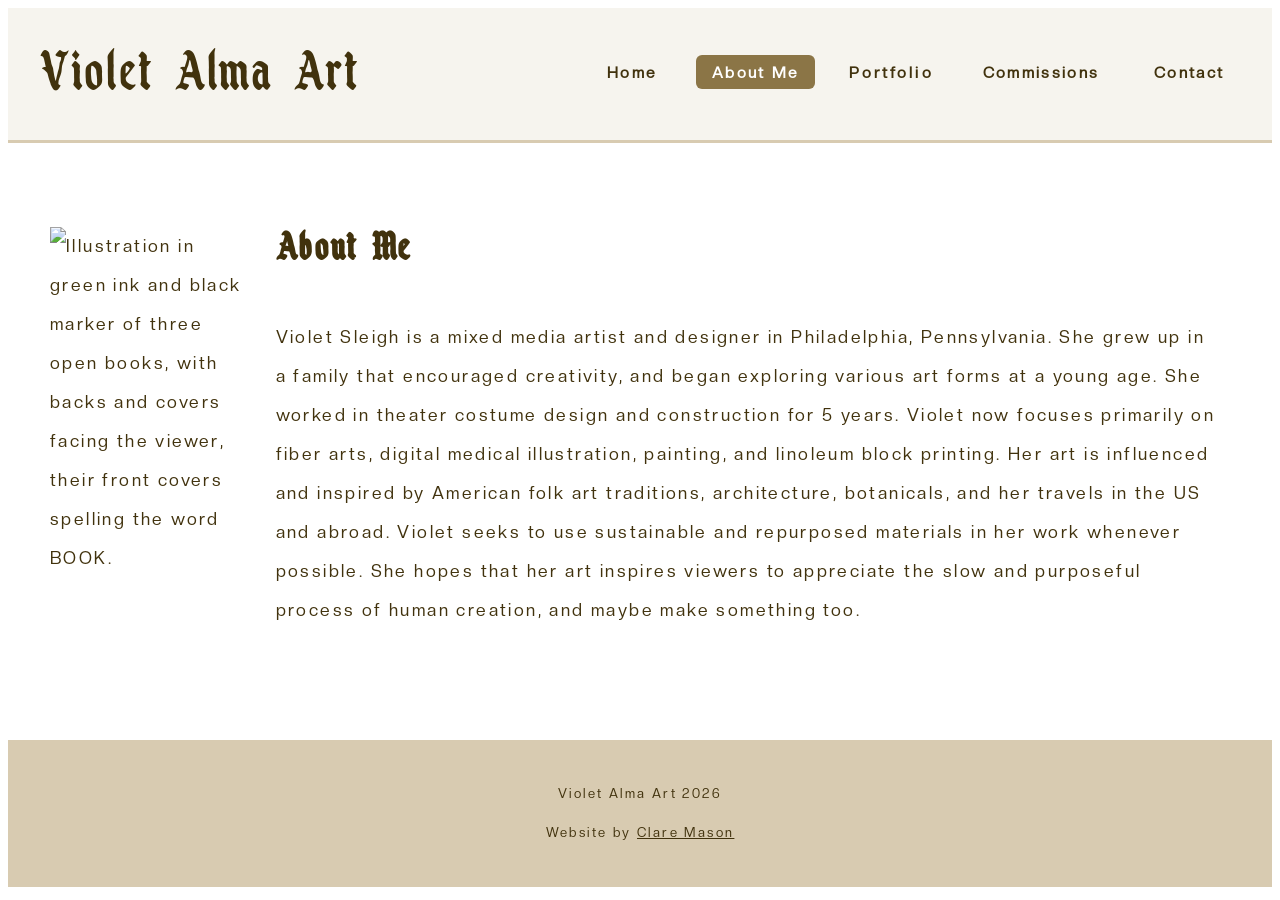
==== about.html @ a8d13f0a "Adding intial" ====
<!doctype html>
<html lang="en">
  <head>
    <title>Violet Alma Art</title>
    <meta charset="utf-8" />
    <meta
      name="viewport"
      content="width=device-width, initial-scale=1, user-scalable=no"
    />
    <link rel="icon" type="image/x-icon" href="images/favicon.ico" />
    <link rel="stylesheet" href="assets/css/main.css" />
  </head>
  <body>
    <div id="page-wrapper">
      <!-- Header -->
      <div id="header-wrapper">
        <!-- Moblie Menu Bar-->
        <img
          src="./images/menu.png"
          id="mobile-menu-btn"
          alt="menu icon for moblie"
          style="position: absolute; left: 20px; top: 20px"
        />

        <div class="mobile-menu" style="display: none">
          <div><a href="index.html">Home</a></div>
          <div class="current"><a href="about.html">About Me</a></div>
          <div>
            <div class="mobile-submenu-button">
              <img
                class="moblie-arrow"
                width="10px"
                src="./images/arrow.png"
                style="display: inline"
              />
              <img
                class="moblie-arrow-down"
                width="10px"
                style="display: none"
                src="./images/arrow-down.png"
              />
              Portfolio
            </div>
            <div class="mobile-submenu" style="display: none">
              <div><a href="portfolio/fiber-art.html">Fiber Art</a></div>
              <div><a href="portfolio/lino-cut.html">Lino Cut</a></div>
              <div><a href="portfolio/painting.html">Paintings</a></div>
              <div>
                <a href="portfolio/medical-illustrations.html"
                  >Medical Illustrations</a
                >
              </div>
            </div>
          </div>
          <div><a href="commissions.html">Commissions</a></div>

          <div><a href="contact.html">Contact</a></div>
        </div>
        <!-- Desktop Menu Bar-->
        <header id="header" class="container">
          <!-- Logo -->
          <div id="logo">
            <h1><a href="index.html">Violet Alma Art</a></h1>
          </div>
          <!-- Nav -->
          <nav id="nav">
            <ul>
              <li><a href="index.html">Home</a></li>
              <li class="current"><a href="about.html">About Me</a></li>
              <li>
                <div class="dropdown">
                  <button class="dropbtn">
                    Portfolio
                    <i class="fa fa-caret-down"></i>
                  </button>
                  <div class="dropdown-content">
                    <a href="portfolio/fiber-art.html">Fiber Art</a>
                    <a href="portfolio/lino-cut.html">Lino Cut</a>
                    <a href="portfolio/painting.html">Paintings</a>
                    <a href="portfolio/medical-illustrations.html"
                      >Medical Illustrations</a
                    >
                  </div>
                </div>
              </li>
              <li><a href="commissions.html">Commissions</a></li>

              <li><a href="contact.html">Contact</a></li>
            </ul>
          </nav>
        </header>
      </div>

      <!-- Main -->
      <div id="main-wrapper">
        <div class="container">
          <div id="content">
            <!-- Content -->
            <div
              class="column"
              style="align-items: center; justify-content: center"
            >
              <div class="row">
                <img
                  style="padding: 10px; padding-top: 50px"
                  height="100%"
                  src="https://encrypted-tbn0.gstatic.com/images?q=tbn:ANd9GcSUELfP2BrQeumAdP7R0XTmVB6IQSYG3x59E4vweY1xSoDZORHLASvCMHM&s=10"
                  alt=" Illustration in green ink and black marker of three open books, with backs and covers facing the viewer, their front covers spelling the word BOOK."
                />
                <div class="column" style="margin: 20px">
                  <h2>About Me</h2>
                  <p>
                    Violet Sleigh is a mixed media artist and designer in
                    Philadelphia, Pennsylvania. She grew up in a family that
                    encouraged creativity, and began exploring various art forms
                    at a young age. She worked in theater costume design and
                    construction for 5 years. Violet now focuses primarily on
                    fiber arts, digital medical illustration, painting, and
                    linoleum block printing. Her art is influenced and inspired
                    by American folk art traditions, architecture, botanicals,
                    and her travels in the US and abroad. Violet seeks to use
                    sustainable and repurposed materials in her work whenever
                    possible. She hopes that her art inspires viewers to
                    appreciate the slow and purposeful process of human
                    creation, and maybe make something too.
                  </p>
                </div>
              </div>
            </div>
          </div>
        </div>
      </div>
    </div>
    <!-- Footer -->
    <div id="footer-wrapper">
      <footer id="footer" class="container">
        <div class="column" style="align-items: center">
          <div id="copyright">Violet Alma Art&nbsp;</div>
          <div>Website by <a href="https://claremason.net">Clare Mason</a></div>
        </div>
      </footer>
    </div>
  </body>
  <script type="text/javascript" src="./assets/scripts.js"></script>
</html>
---- assets/css/main.css ----
@import url("firefox.css");

@font-face {
  font-family: CreatoDisplayRegular; /* set name */
  src: url(./../fonts/CreatoDisplay-Regular.otf); /* url of the font */
}
@font-face {
  font-family: CreatoDisplayThin; /* set name */
  src: url(./../fonts/BlackTakora-Regular.ttf); /* url of the font */
}

:root {
  --primary: #d8cbb1;
  --secondary: #8b7546;
}

/* Body and Wrappers */
.content {
  width: 500px;
}

header {
  margin: 0 0 2em 0;
  position: relative;
}

#header-wrapper {
  /* add color here to change header color*/
  box-shadow: 0px 3px 0px 0px var(--primary);
  background-color: #f6f4ee;
}

#main-wrapper {
  padding: 1em 0 3em 0;
}

.container {
  margin: 0 auto;
  max-width: 100%;
  width: 1000px;
}

.grid-container div {
  padding: 10px;
  text-align: center;
}

.divider {
  border: 1px solid var(--primary);
}

body {
  background-color: white;
  letter-spacing: 0.15rem;
  font-family: CreatoDisplayRegular;
  font-size: 13pt;
  line-height: 2.25em;
  color: #41320d;
}
p {
  font-family: CreatoDisplayRegular;
}

input,
select,
textarea {
  font-family: CreatoDisplayRegular;
  font-size: 13pt;
  font-weight: 300;
  line-height: 1em;
}

a {
  color: var(--secondary);
  text-decoration: underline;
}

a:hover {
  text-decoration: none;
}

hr {
  border: 0;
  border-top: solid 1px #eee;
}

.booktitle {
  display: none;
}

/* Fonts */

h1,
h2,
h3,
h4,
h5,
h6 {
  font-weight: 800;
  font-family: CreatoDisplayThin;
}

h1 a,
h2 a,
h3 a,
h4 a,
h5 a,
h6 a {
  color: inherit;
  text-decoration: none;
  outline: 0;
}

h1 {
  font-size: 3.25em;
  line-height: 1em;
}

h2 {
  font-size: 2.25em;
  line-height: 1em;
}

h3 {
  font-size: 1.35em;
  margin: 0.5em;
}

/* Forms */

form label,
form option,
form select {
  font-weight: 800;
  margin: 0.5em 0 0.5em 0;
  font-size: 1em;
  color: var(--secondary);
}
form select {
  padding: 10px;
}
form input,
form select,
form textarea {
  border-radius: 8px;
  border: solid 1px var(--secondary);
  width: stretch;
}

form input:focus,
form select:focus,
form textarea:focus {
  border-color: soild 3px var(--secondary);
}

form input {
  line-height: 3em;
  padding: 0 1em;
}

form textarea {
  min-height: 9em;
  padding: 1em;
}

/* Button */

input[type="button"],
input[type="submit"],
input[type="reset"],
button,
.button {
  background: var(--secondary);
  color: white;
  text-decoration: none;
  border-radius: 6px;
  letter-spacing: 0.15em;
  font-family: CreatoDisplayRegular;
  outline: 0;
  border: 0;
  cursor: pointer;
  padding: 10px;
  margin-top: 20px;
}

/* Nav */

#nav {
  position: absolute;
  right: 0;
  top: 14px;
  font-size: 0.9em;
  font-family: CreatoDisplayRegular;
}

#nav ul {
  list-style: none;
  padding-left: 0;
}

#nav ul li {
  float: left;
  line-height: 4.5em;
  padding-left: 1.5em;
}

#nav ul li a,
#nav ul li span {
  font-weight: 800;
  letter-spacing: 0.15em;
  color: #41320d;
  text-decoration: none;
  border-radius: 6px;
  padding: 0.5em 1em 0.5em 1em;
}

#nav ul li > ul {
  display: none;
}

#nav ul li.current a,
#nav ul li.current div .dropbtn {
  background: var(--secondary);
  color: #fff;
}
#nav ul li.current div div {
  background: white;
  color: inherit;
}
/* Moblie Menu */
#mobile-menu-btn {
  display: none;
}

.mobile-menu a {
  color: inherit;
  text-decoration: none;
}
.mobile-menu {
  color: black;
  display: none;
}

.mobile-submenu {
  display: none;
  flex-direction: column;
  justify-content: space-around;
  align-items: center;
}

.mobile-submenu div a {
  font-size: 10px;
  color: gray;
}

.moblie-arrow {
  margin-top: 10px;
}
.dropdown {
  float: left;
  overflow: hidden;
}

.dropdown .dropbtn {
  border: none;
  outline: none;
  letter-spacing: 0.2em;
  margin: 0;
  color: inherit;
  background-color: inherit;
  font-family: CreatoDisplayRegular;
  font-weight: 800;
  font-size: 15.6px;
}

.dropdown-content {
  display: none;
  position: absolute;
  background-color: #f9f9f9;
  min-width: 160px;
  box-shadow: 0px 8px 16px 0px rgba(0, 0, 0, 0.2);
  z-index: 1;
}

.dropdown-content a {
  float: none;
  color: black !important;
  padding: 12px 16px;
  text-decoration: none;
  display: block;
  text-align: left;
  background-color: white !important;
}

.dropdown:hover .dropdown-content {
  display: block;
}

/* Footer */

#footer a {
  color: inherit;
}

footer div {
  color: #41320d;
  font-size: small;
}

#footer-wrapper {
  padding: 2em 0 2em 0;
  background-color: var(--primary);
}

/* Logo */

#logo h1 {
  color: #41320d;
  font-weight: 400;
  font-size: 3.25em;
  letter-spacing: 0.05em;
  display: inline-block;
  vertical-align: middle;
}

/* Sizes */

.contact-row {
  gap: 100px;
}
.grid-container {
  display: grid;
  grid-template-columns: auto auto;
  padding: 10px;
}

.container {
  width: 1200px;
}
.row {
  display: flex;
  flex-direction: row;
}

.column {
  display: flex;
  flex-direction: column;
}

@media screen and (max-width: 1280px) {
  .grid-container {
    display: grid;
    grid-template-columns: auto auto;
    padding: 10px;
  }

  .row {
    display: flex;
    flex-direction: row;
  }

  .column {
    display: flex;
    flex-direction: column;
  }
  .contact-row {
    gap: 20px;
  }
  #main-wrapper {
    margin: 20px;
  }
}

/*Moblie view */
@media screen and (max-width: 980px) {
  .row {
    display: flex;
    flex-direction: column;
  }

  .container {
    width: 960px;
  }

  .column {
    display: flex;
    flex-direction: column;
    align-items: center;
  }

  #main-wrapper {
    margin: 20px;
  }

  .grid-container {
    display: grid;
    grid-template-columns: auto;
    padding: 10px;
  }
  body,
  input,
  select,
  textarea {
    font-size: 11pt;
  }

  .contact-row {
    gap: 0;
  }
  /* Wrappers */

  #header-wrapper {
    padding: 3em 0 1em 0;
    text-align: center;
    background-color: #f6f4ee;
  }

  /* Header */

  #header {
    margin: 0 auto;
  }

  /* Logo */

  #logo span {
    display: block;
    margin: 0;
  }

  /* Nav */

  #nav {
    display: none;
  }

  input[type="button"],
  input[type="submit"],
  input[type="reset"],
  button,
  .button {
    width: 100%;
    text-align: center;
    font-size: 1.25em !important;
  }
  /* Moblie Menu */

  #mobile-menu-btn {
    display: block;
  }

  .mobile-menu {
    display: none;
    flex-direction: column;
    justify-content: space-around;
    align-items: center;
  }
}
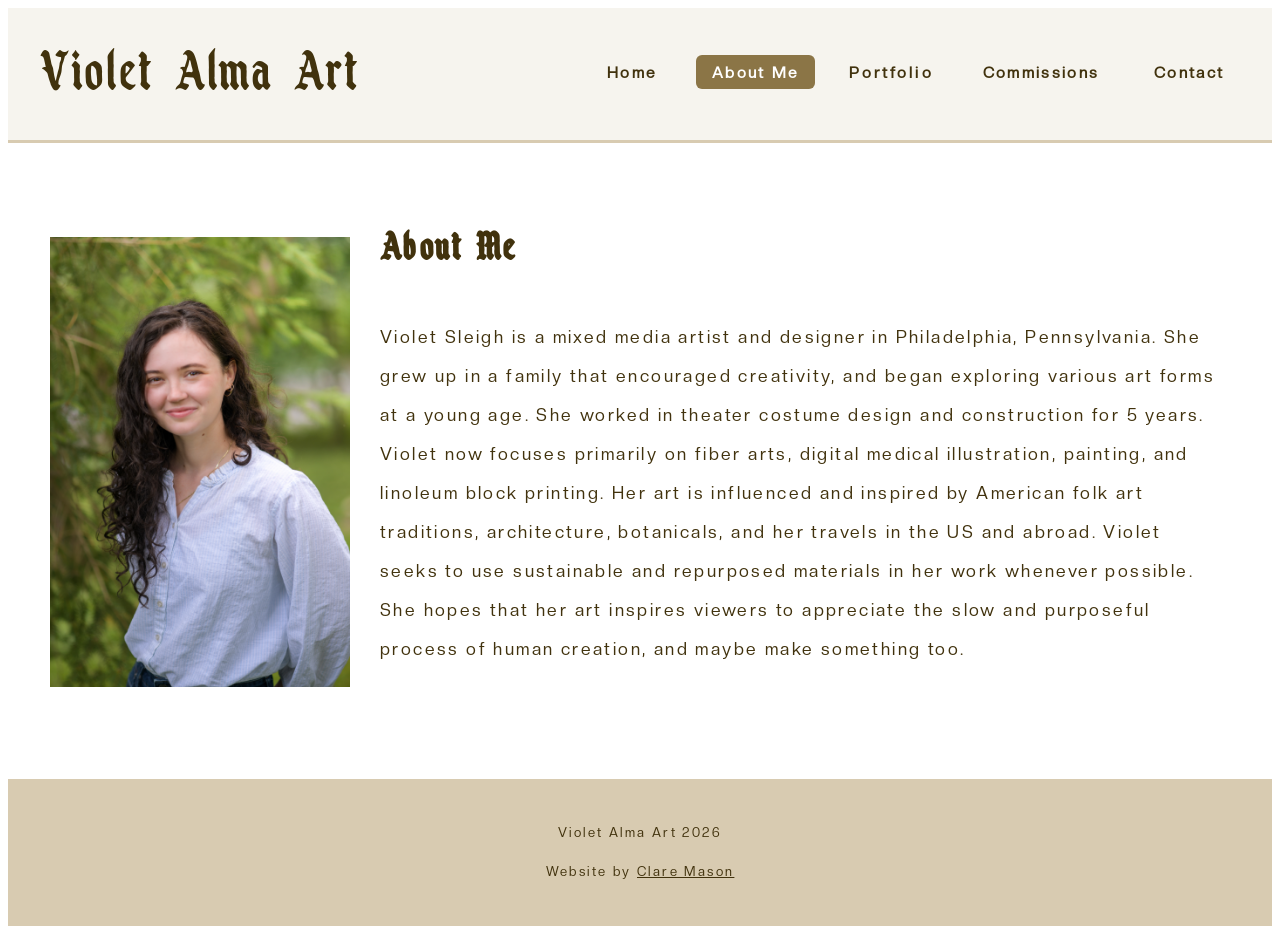
==== commit d5b1b70d: "adding images, adjusting grid layout" ====
--- a/about.html
+++ b/about.html
@@ -96,35 +96,34 @@
         <div class="container">
           <div id="content">
             <!-- Content -->
+
             <div
-              class="column"
+              class="row"
               style="align-items: center; justify-content: center"
             >
-              <div class="row">
-                <img
-                  style="padding: 10px; padding-top: 50px"
-                  height="100%"
-                  src="https://encrypted-tbn0.gstatic.com/images?q=tbn:ANd9GcSUELfP2BrQeumAdP7R0XTmVB6IQSYG3x59E4vweY1xSoDZORHLASvCMHM&s=10"
-                  alt=" Illustration in green ink and black marker of three open books, with backs and covers facing the viewer, their front covers spelling the word BOOK."
-                />
-                <div class="column" style="margin: 20px">
-                  <h2>About Me</h2>
-                  <p>
-                    Violet Sleigh is a mixed media artist and designer in
-                    Philadelphia, Pennsylvania. She grew up in a family that
-                    encouraged creativity, and began exploring various art forms
-                    at a young age. She worked in theater costume design and
-                    construction for 5 years. Violet now focuses primarily on
-                    fiber arts, digital medical illustration, painting, and
-                    linoleum block printing. Her art is influenced and inspired
-                    by American folk art traditions, architecture, botanicals,
-                    and her travels in the US and abroad. Violet seeks to use
-                    sustainable and repurposed materials in her work whenever
-                    possible. She hopes that her art inspires viewers to
-                    appreciate the slow and purposeful process of human
-                    creation, and maybe make something too.
-                  </p>
-                </div>
+              <img
+                style="padding: 10px; padding-top: 50px"
+                width="300px"
+                src="./images/profile.jpg"
+                alt=" Illustration in green ink and black marker of three open books, with backs and covers facing the viewer, their front covers spelling the word BOOK."
+              />
+              <div class="column" style="margin: 20px">
+                <h2>About Me</h2>
+                <p>
+                  Violet Sleigh is a mixed media artist and designer in
+                  Philadelphia, Pennsylvania. She grew up in a family that
+                  encouraged creativity, and began exploring various art forms
+                  at a young age. She worked in theater costume design and
+                  construction for 5 years. Violet now focuses primarily on
+                  fiber arts, digital medical illustration, painting, and
+                  linoleum block printing. Her art is influenced and inspired by
+                  American folk art traditions, architecture, botanicals, and
+                  her travels in the US and abroad. Violet seeks to use
+                  sustainable and repurposed materials in her work whenever
+                  possible. She hopes that her art inspires viewers to
+                  appreciate the slow and purposeful process of human creation,
+                  and maybe make something too.
+                </p>
               </div>
             </div>
           </div>
--- a/assets/css/main.css
+++ b/assets/css/main.css
@@ -347,6 +347,11 @@
   flex-direction: column;
 }
 
+.image {
+  height: auto;
+  object-fit: contain;
+}
+
 @media screen and (max-width: 1280px) {
   .grid-container {
     display: grid;
@@ -376,12 +381,18 @@
   .row {
     display: flex;
     flex-direction: column;
+    align-items: center;
   }
 
   .container {
     width: 960px;
   }
 
+  .image {
+    max-width: 320px;
+    height: auto;
+    object-fit: contain;
+  }
   .column {
     display: flex;
     flex-direction: column;
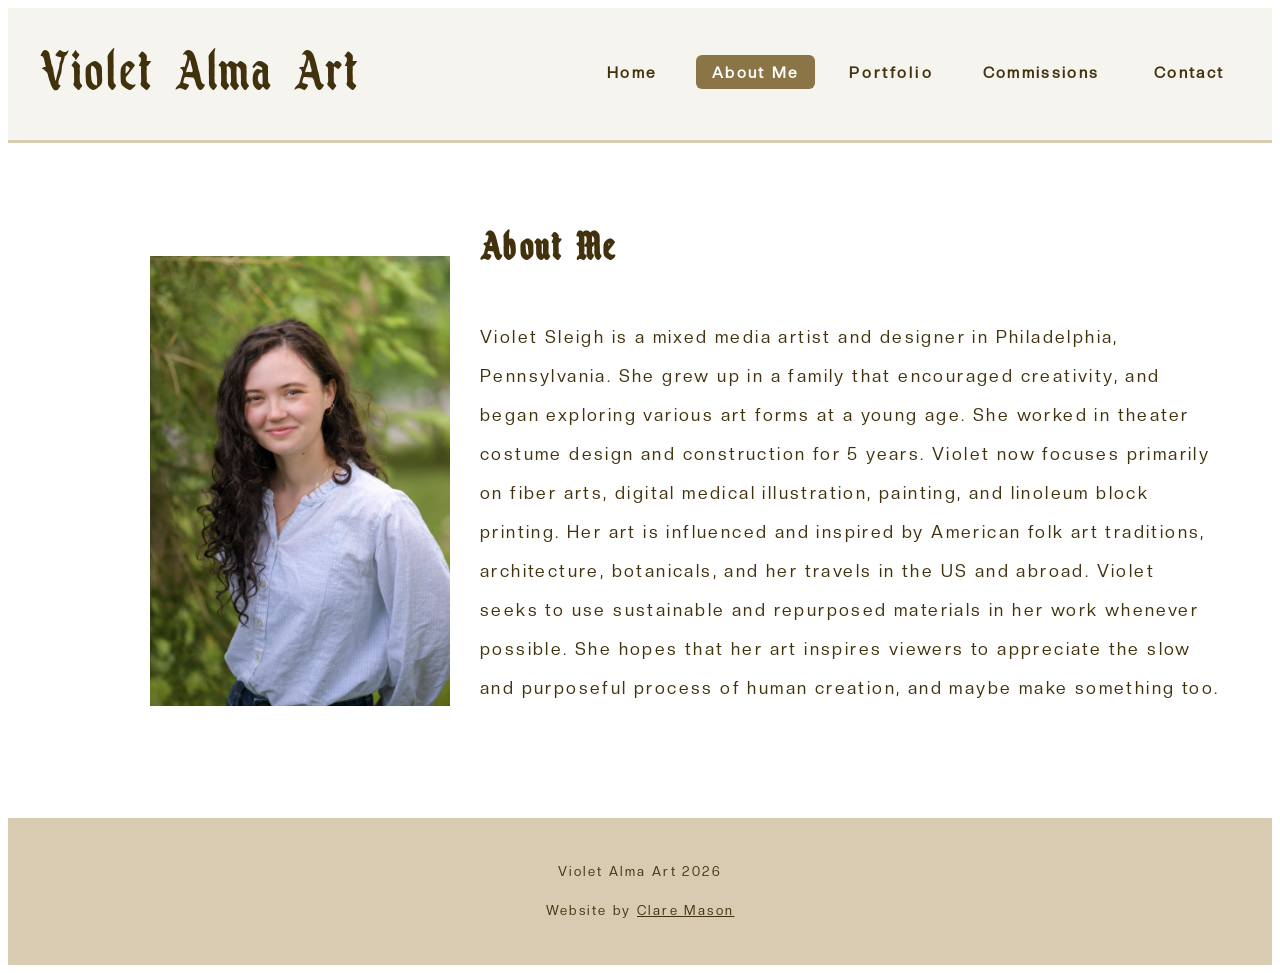
==== commit 790b1d0f: "fixed layout issues; add to homepage" ====
--- a/about.html
+++ b/about.html
@@ -6,6 +6,10 @@
     <meta
       name="viewport"
       content="width=device-width, initial-scale=1, user-scalable=no"
+    />
+    <meta
+      name="description"
+      content="Read Violet Alma Art's about page to learn about the artist"
     />
     <link rel="icon" type="image/x-icon" href="images/favicon.ico" />
     <link rel="stylesheet" href="assets/css/main.css" />
@@ -99,7 +103,11 @@
 
             <div
               class="row"
-              style="align-items: center; justify-content: center"
+              style="
+                align-items: center;
+                justify-content: center;
+                margin-left: 100px;
+              "
             >
               <img
                 style="padding: 10px; padding-top: 50px"
--- a/assets/css/main.css
+++ b/assets/css/main.css
@@ -57,6 +57,7 @@
   line-height: 2.25em;
   color: #41320d;
 }
+
 p {
   font-family: CreatoDisplayRegular;
 }
@@ -323,8 +324,6 @@
   vertical-align: middle;
 }
 
-/* Sizes */
-
 .contact-row {
   gap: 100px;
 }
@@ -332,8 +331,21 @@
   display: grid;
   grid-template-columns: auto auto;
   padding: 10px;
-}
-
+  gap: 50px;
+}
+.grid-image-wrapper {
+  align-self: center;
+  justify-self: center;
+  justify-content: center;
+}
+
+.grid-image-vertical {
+  width: 500px;
+}
+
+.grid-image-horizontal {
+  height: 500px;
+}
 .container {
   width: 1200px;
 }
@@ -351,6 +363,8 @@
   height: auto;
   object-fit: contain;
 }
+
+/* Sizes */
 
 @media screen and (max-width: 1280px) {
   .grid-container {
@@ -407,6 +421,14 @@
     display: grid;
     grid-template-columns: auto;
     padding: 10px;
+  }
+
+  .grid-image-vertical {
+    width: 375px;
+  }
+
+  .grid-image-horizontal {
+    height: 375px;
   }
   body,
   input,
